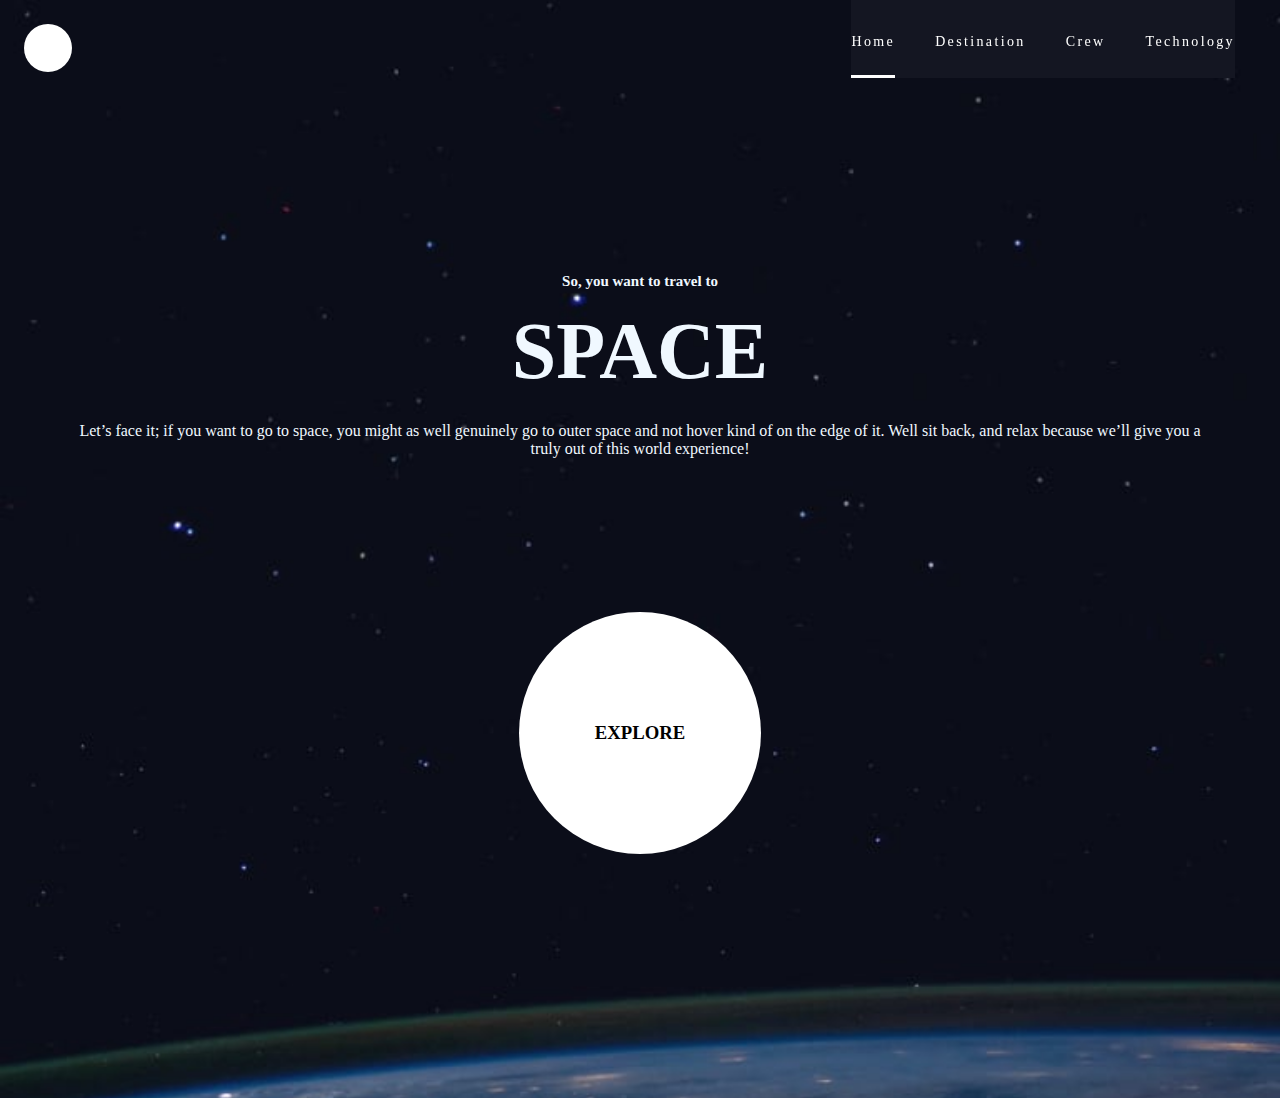
==== index.html @ 2ca832d7 "rectified pages" ====
<!DOCTYPE html>
<html lang="en">

<head>
    <meta charset="UTF-8">
    <meta http-equiv="X-UA-Compatible" content="IE=edge">
    <meta name="viewport" content="width=device-width, initial-scale=1.0">
    <title>Document</title>
    <link rel="stylesheet" href="./style.css">
</head>

<body>
    <!-- ----------- HEADER SECTION--------------------- -->
    <header>
        <div class="logo">
            <img src="../space-website/images/shared/logo.svg" alt="">
        </div>
        <div class="nav">
            <div class="blur"></div>
            <div class="lg-screen-content">
                <a href="./index.html" class="active1">
                    <span class="num">00</span> Home
                </a>
                <a href="./destination/destination.html">
                    <span class="num">01</span> Destination
                </a>
                <a href="./crew/crew1.html">
                    <span class="num">02</span> Crew
                </a>
                <a href="./Technology/technology.html">
                    <span class="num">03</span> Technology
                </a>
            </div>
        </div>
        <div class="menu-icon">
            <img class="menu-ico" src="./images/shared/icon-hamburger.svg" alt="">
        </div>
    </header>
    <div class="sm-screen">
        <a href="./index.html" class="active1">
            <span class="num">00</span> Home
        </a>
        <a href="./destination/destination.html">
            <span class="num">01</span> Destination
        </a>
        <a href="./crew/crew1.html">
            <span class="num">02</span> Crew
        </a>
        <a href="./Technology/technology.html">
            <span class="num">03</span> Technology
        </a>
    </div>
    </div>

    <!-- ---------- MAIN SECTION ------------------------ -->
    <main>

        <div class="writeup">
            <h4>So, you want to travel to</h4>
            <h1>SPACE</h1>
            <p>
                Let’s face it; if you want to go to space, you might as well genuinely go to outer space and not hover
                kind of on the edge of it. Well sit back, and relax because we’ll give you a truly out of this world
                experience!
            </p>
        </div>
        <!-- circle button -->
        <div class="circle">
            <div class="main-circle">
                <h3>EXPLORE</h3>
            </div>
            <div class="opa"></div>
        </div>
        </section>
    </main>

    <!-------------- FOOTER SECTION -------------- -->
    <footer></footer>
    <script src="./slide.js"></script>
</body>

</html>
---- style.css ----
* {
    box-sizing: border-box;
    padding: 0;
    margin: 0;
}

@import url(https://fonts.googleapis.com/css2?family=Bellefair&display=swap);
@import url(https://fonts.googleapis.com/css2?family=Barlow+Condensed&display=swap);
@import url(https://fonts.googleapis.com/css2?family=Barlow&display=swap);

:root {
    --bellefair--fnt: "Bellefair", serif;
    --barlow-condensed--fnt: "Barlow Condensed", sans-serif;
    --barlow--fnt: "Barlow", sans-serif
}

:root {
    --dark--clr: hsl(230, 35%, 7%);
    --fog--clr: hsl(231, 77%, 90%);
    --light--clr: hsl(0, 0%, 100%);
    --half-transparent--clr: rgba(255, 255, 255, 0.5);
}


body {
    background-image: url('./images/home/background-home-mobile.jpg');
    background-repeat: no-repeat;
    background-size: cover;
    background-attachment: fixed;
    height: 100vh;

}

header {

    height: 96px;
    display: flex;
    justify-content: space-between;
    align-items: center;
    padding: 0 24px;
    position: sticky;
    top: 0;
    left: 0;
}

.nav {
    display: none;
    width: 300px;
    height: 200px;
    text-align: center;
    padding-top: -150px;

}

/* a {
    display: block;
    font-size: 20px;
    font-weight: 900;
    padding-top: 50px;
    color: rgb(233, 45, 45);
    text-decoration: none;
    padding-left: 40px;
    font-display: var(--bellefair--fnt)
} */

.num {
    display: none;
}

.sm-screen {
    display: block;
    font-size: 20px;
    font-weight: 900;
    padding-top: 50px;
    color: rgb(233, 45, 45);
    text-decoration: none;
    padding-left: 40px;
    font-display: var(--bellefair--fnt)
}

.show {
    width: 40vw;
    padding: 1rem 2px;
}

.close {
    margin-top: -10%;
    font-size: 50px;
}

.logo {
    width: 48px;
    aspect-ratio: 1/1;
    border-radius: 50%;
    background: white;
}

.menu-ico {
    width: 35px;

}

/* ---------------------- MAIN SECTION ----------------- */

main {
    width: 90%;
    height: 100%;
    display: flex;
    flex-direction: column;
    padding-bottom: 48px;
    margin: 48px auto 0;
    align-items: center;
    color: aliceblue;
    gap: 80px;
    font-weight: 400;
    text-align: center;

}

.sm-screen {
    display: none;
}

.writeup {
    display: flex;
    justify-content: center;
    align-items: center;
    flex-direction: column;
    gap: 16px;
    height: 334PX;
}

.writeup>h1 {
    height: 100px;
    width: 100%;
    font-size: 80px;
}

.writeup>h4 {
    font-size: 16px;
    width: 100%;
}

.writeup>h4 {
    font-size: 15px;
}



.main-circle {
    width: 150px;
    aspect-ratio: 1/1;
    border-radius: 50%;
    background: white;
    color: black;
    display: grid;
    place-items: center;
    position: relative;
}

.circle {
    display: grid;
    place-items: center;
    position: relative;
    width: fit-content;
}

.main-circle:hover+.opa {
    position: absolute;
    width: 150%;
    aspect-ratio: 1/1;
    background-color: white;
    opacity: 0.1;


    border-radius: 50%;
}

/* ----------------MEDIA QUERY ---------------- */

@media screen and (min-width:768px) {
    body {
        background-image: url('./images/home/background-home-tablet.jpg');
    }

    header {
        padding: 0 45px 0 24px;
    }


    .lg-screen-content {
        display: flex;
        justify-content: center;
        height: 100px;
        gap: 40px;
        margin-top: 30px;
        background-color: rgba(255, 255, 255, 0.04);
        backdrop-filter: blur(40.7742px);
    }

    a {
        font-style: normal;
        font-weight: 400;
        font-size: 14px;
        line-height: 17px;
        letter-spacing: 2.3625px;
        text-decoration: none;
        color: #ffff;
        padding-top: 55px;


    }

    .nav {
        display: flex;
        justify-content: flex-end;
    }

    .menu-icon {
        display: none;
    }

    .num {
        display: none;
    }



    /* ----------MAIN SECTION----------- */
    main {
        margin-top: 102px;
    }

    .main-circle {
        width: 242px;

    }

    .active1 {
        border-bottom: #FFFFFF solid;

    }

}

@media screen and (min-width:1440px) {
    body {
        background-image: url('./images/home/background-home-desktop.jpg');
    }

    .num {
        display: inline;
    }




    /* ----------MAIN SECTION----------- */
    main {
        margin-top: 0;
        width: 90%;
        height: fit-content;
        flex-direction: row;
        text-align: justify;
        justify-content: space-between;
        align-items: flex-end;
        margin-top: 300px;
    }

    .writeup {
        width: 450px;
        height: fit-content;
        place-items: left;

    }

    .writeup>h1 {
        font-size: 150px;
        width: fit-content;
        height: fit-content;
    }

    .writeup>h4 {
        font-size: 28px;
    }

    .writeup>p {
        font-size: 18px;
        width: 100%;
    }

    .main-circle {
        width: 274px;

    }
}
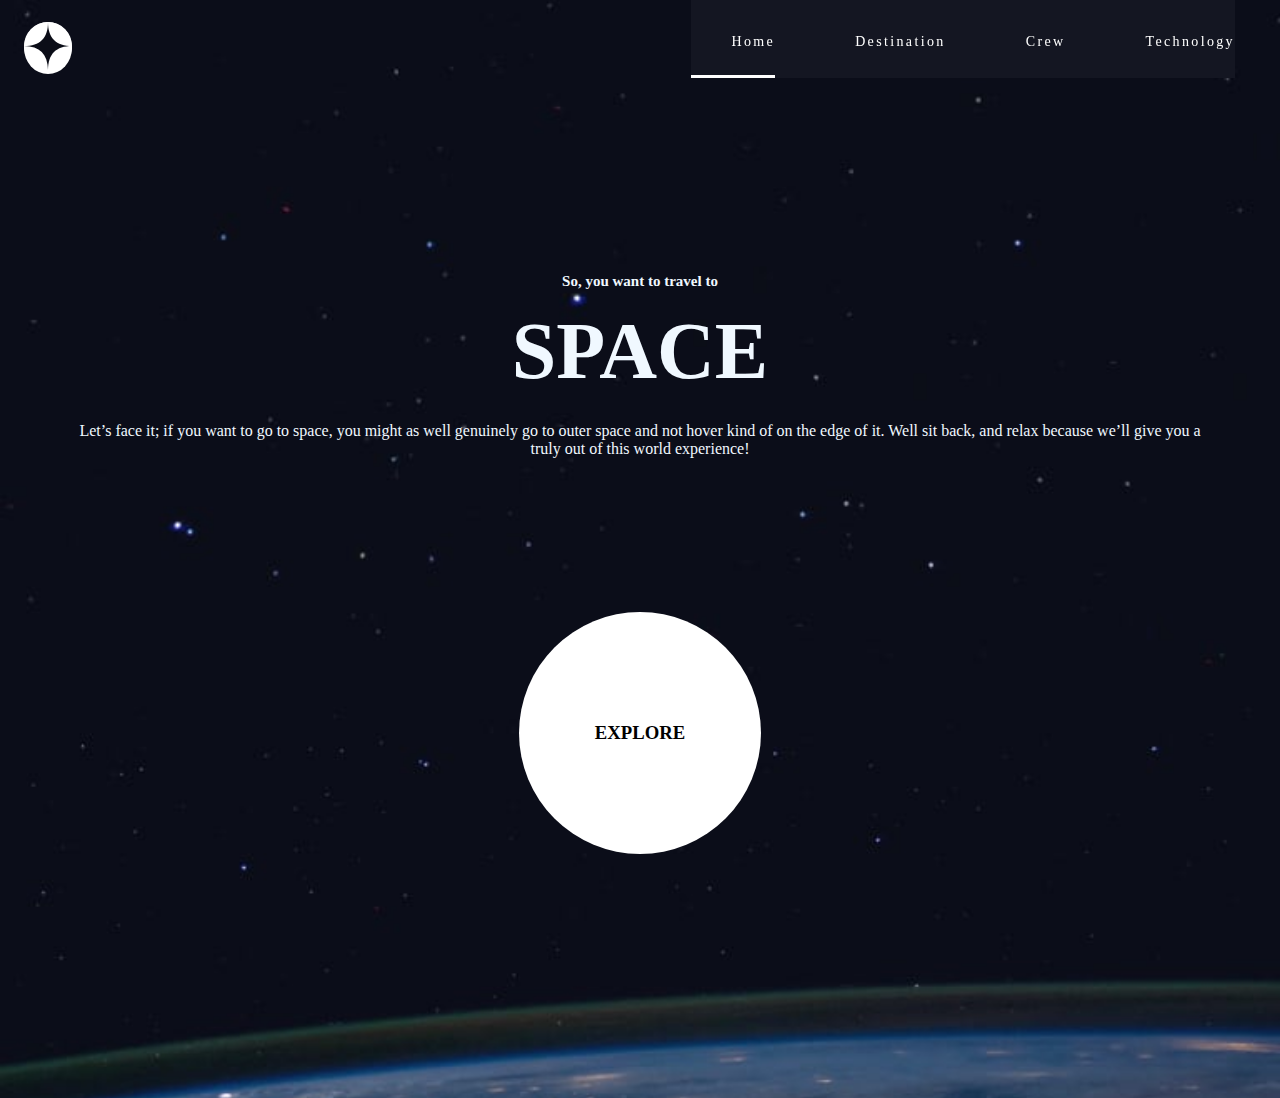
==== commit c312b060: "add" ====
--- a/index.html
+++ b/index.html
@@ -9,11 +9,13 @@
     <link rel="stylesheet" href="./style.css">
 </head>
 
+<!-- Testing git -->
+
 <body>
     <!-- ----------- HEADER SECTION--------------------- -->
     <header>
         <div class="logo">
-            <img src="../space-website/images/shared/logo.svg" alt="">
+            <img src="./images/shared/logo.svg" alt="">
         </div>
         <div class="nav">
             <div class="blur"></div>
@@ -36,8 +38,9 @@
             <img class="menu-ico" src="./images/shared/icon-hamburger.svg" alt="">
         </div>
     </header>
-    <div class="sm-screen">
-        <a href="./index.html" class="active1">
+    <div class="menu-content">
+        <img class="close" src="./images/shared/icon-close.svg" alt="">
+        <a href="./index.html">
             <span class="num">00</span> Home
         </a>
         <a href="./destination/destination.html">
--- a/style.css
+++ b/style.css
@@ -52,30 +52,39 @@
 
 }
 
-/* a {
+a {
     display: block;
     font-size: 20px;
     font-weight: 900;
-    padding-top: 50px;
+    padding-top: 80px;
     color: rgb(233, 45, 45);
     text-decoration: none;
     padding-left: 40px;
     font-display: var(--bellefair--fnt)
-} */
+}
 
 .num {
     display: none;
 }
 
-.sm-screen {
-    display: block;
-    font-size: 20px;
-    font-weight: 900;
-    padding-top: 50px;
-    color: rgb(233, 45, 45);
-    text-decoration: none;
-    padding-left: 40px;
-    font-display: var(--bellefair--fnt)
+.close {
+    width: 30px;
+
+}
+
+
+
+.menu-content {
+    display: flex;
+    flex-direction: column;
+    position: fixed;
+    background-color: rgb(75, 75, 63);
+    height: 100vh;
+    top: 0;
+    right: 0;
+    overflow: hidden;
+    width: 0;
+    transition: all 2s ease-in;
 }
 
 .show {
@@ -117,9 +126,6 @@
 
 }
 
-.sm-screen {
-    display: none;
-}
 
 .writeup {
     display: flex;
@@ -198,6 +204,10 @@
         backdrop-filter: blur(40.7742px);
     }
 
+    .menu-content {
+        display: none;
+    }
+
     a {
         font-style: normal;
         font-weight: 400;
@@ -249,8 +259,29 @@
     }
 
     .num {
-        display: inline;
-    }
+        display: contents;
+        color: #FFFFFF;
+    }
+
+    .logo {
+        margin-top: 60px;
+    }
+
+
+    .lg-screen-content {
+        display: flex;
+        justify-content: center;
+        width: 830px;
+        height: 96px;
+        gap: 40px;
+
+        background-color: rgba(255, 255, 255, 0.04);
+        backdrop-filter: blur(40.7742px);
+        margin-top: 60px;
+
+    }
+
+
 
 
 
@@ -293,4 +324,6 @@
         width: 274px;
 
     }
+
+
 }